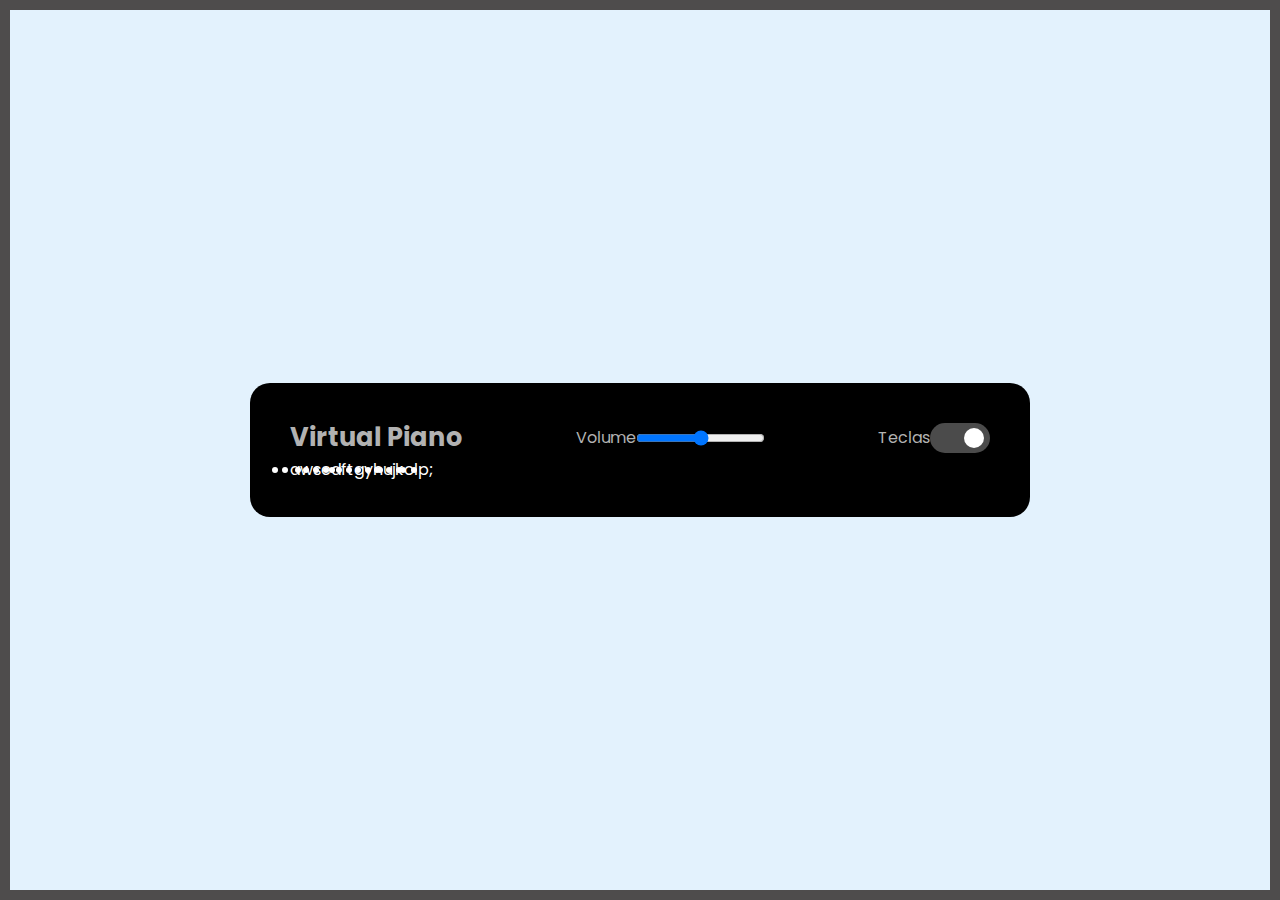
==== projetos/simulador_piano/index.html @ fb6c2015 "teste" ====
<!DOCTYPE html>
<html lang="pt-br">
<head>
    <meta charset="UTF-8">
    <meta name="viewport" content="width=device-width, initial-scale=1.0">
    <title>Piano Simulador</title>
    <title>Piano Simulador</title>

    <link rel="stylesheet" href="./src/styles/main.css">
    <link rel="stylesheet" href="./src/styles/reset.css">
    <link rel="preconnect" href="https://fonts.googleapis.com">
    
    <link rel="preconnect" href="https://fonts.gstatic.com" crossorigin>
    <link href="https://fonts.googleapis.com/css2?family=Poppins:wght@200;400;700&display=swap" rel="stylesheet">

</head>
<body>
    <div class="container">
       <header>
         <h2>Virtual Piano</h2>
         <div class="column volume-slider">
            <spna>Volume</spna> <input type="range">
         </div>
         <div class="column keys-check">
            <spna>Teclas</spna> <input type="checkbox" checked>
         </div>
       </header>
       <ul class="piano-keys">
          <li class="key white"><span>a</span></li>
          <li class="key black"><span>w</span></li>
          <li class="key white"><span>s</span></li>
          <li class="key black"><span>e</span></li>
          <li class="key white"><span>d</span></li>
          <li class="key black"><span>f</span></li>
          <li class="key white"><span>t</span></li>
          <li class="key black"><span>g</span></li>
          <li class="key white"><span>y</span></li>
          <li class="key black"><span>h</span></li>
          <li class="key white"><span>u</span></li>
          <li class="key black"><span>j</span></li>
          <li class="key white"><span>k</span></li>
          <li class="key black"><span>o</span></li>
          <li class="key white"><span>l</span></li>
          <li class="key black"><span>p</span></li>
          <li class="key white"><span>;</span></li>
       </ul>
       
    </div>

    <script src="./src/scripts/engine.js" defer></script>
</body>
</html>
---- projetos/simulador_piano/src/styles/main.css ----
body {
    display: flex;
    align-items: center;
    justify-content: center;
    min-height: 100vh;
    border: 10px solid rgb(78, 76, 76);
    background-color: #e3f2fd;
    color: #fff;
}

.container {
    width: 780px;
    border-radius: 20px;
    background-color: #000;
    padding: 35px 40px;
}

.container header {
    color: #b2b2b2;
    display: flex;
    align-items: center;
    justify-content: space-between;
}

header h2 {
    font-size: 1.6rem;
}

header .column {
   display: flex;
   align-items: center;
}

header .column span {
    font-weight: 500px;
    margin-right: 15px;
    font-size: 1.19rem;
}

.volume.slider input {
    accent-color: #fff;
}

.keys-check input {
    width: 60px;
    height: 30px;
    appearance: none;
    border-radius: 30px;
    background-color: #4b4b4b;
    cursor: pointer;
    position: relative;
}

.keys-check input::before {
    content:"";
    width: 20px;
    height: 20px;
    top: 50%;
    left: 0.3rem;
    border-radius: inherit;
    background-color: #8c8c8c;
    position: absolute;
    transform: translateY(-50%);
    transition: all 0.3s ease;
}

.keys-check input:checked::before {
    left: 2.1rem;
    background-color: #fff;
}

.piano-keys {
    display: flex;

}
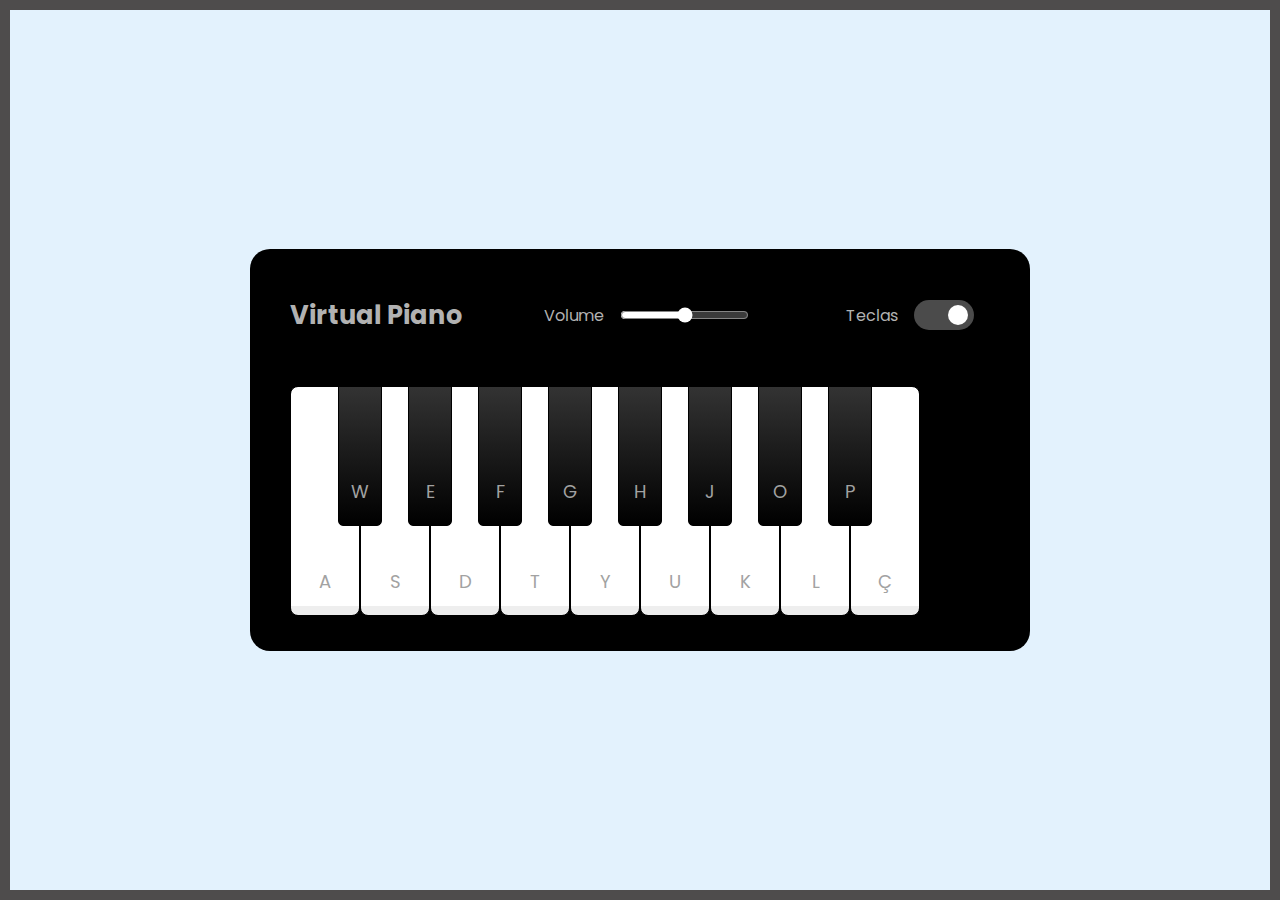
==== commit af1fd02d: "finalizando o desafio" ====
--- a/projetos/simulador_piano/index.html
+++ b/projetos/simulador_piano/index.html
@@ -19,30 +19,30 @@
        <header>
          <h2>Virtual Piano</h2>
          <div class="column volume-slider">
-            <spna>Volume</spna> <input type="range">
+            <spna>Volume</spna> <input type="range" min="0" max="1" value="0.5" step="any">
          </div>
          <div class="column keys-check">
             <spna>Teclas</spna> <input type="checkbox" checked>
          </div>
        </header>
        <ul class="piano-keys">
-          <li class="key white"><span>a</span></li>
-          <li class="key black"><span>w</span></li>
-          <li class="key white"><span>s</span></li>
-          <li class="key black"><span>e</span></li>
-          <li class="key white"><span>d</span></li>
-          <li class="key black"><span>f</span></li>
-          <li class="key white"><span>t</span></li>
-          <li class="key black"><span>g</span></li>
-          <li class="key white"><span>y</span></li>
-          <li class="key black"><span>h</span></li>
-          <li class="key white"><span>u</span></li>
-          <li class="key black"><span>j</span></li>
-          <li class="key white"><span>k</span></li>
-          <li class="key black"><span>o</span></li>
-          <li class="key white"><span>l</span></li>
-          <li class="key black"><span>p</span></li>
-          <li class="key white"><span>;</span></li>
+          <li class="key white" data-key="a"><span>a</span></li>
+          <li class="key black" data-key="w"><span>w</span></li>
+          <li class="key white" data-key="s"><span>s</span></li>
+          <li class="key black" data-key="e"><span>e</span></li>
+          <li class="key white" data-key="d"><span>d</span></li>
+          <li class="key black" data-key="f"><span>f</span></li>
+          <li class="key white" data-key="t"><span>t</span></li>
+          <li class="key black" data-key="g"><span>g</span></li>
+          <li class="key white" data-key="y"><span>y</span></li>
+          <li class="key black" data-key="h"><span>h</span></li>
+          <li class="key white" data-key="u"><span>u</span></li>
+          <li class="key black" data-key="j"><span>j</span></li>
+          <li class="key white" data-key="k"><span>k</span></li>
+          <li class="key black" data-key="o"><span>o</span></li>
+          <li class="key white" data-key="l"><span>l</span></li>
+          <li class="key black" data-key="p"><span>p</span></li>
+          <li class="key white" data-key="ç"><span>ç</span></li>
        </ul>
        
     </div>
--- a/projetos/simulador_piano/src/styles/main.css
+++ b/projetos/simulador_piano/src/styles/main.css
@@ -37,8 +37,9 @@
     font-size: 1.19rem;
 }
 
-.volume.slider input {
+.volume-slider input {
     accent-color: #fff;
+    margin: 1rem;
 }
 
 .keys-check input {
@@ -49,7 +50,8 @@
     background-color: #4b4b4b;
     cursor: pointer;
     position: relative;
-}
+    margin: 1rem;
+}           
 
 .keys-check input::before {
     content:"";
@@ -71,5 +73,55 @@
 
 .piano-keys {
     display: flex;
+    margin-top: 40px;
+}
 
+.piano-keys .key {
+    cursor: pointer;
+    user-select: none;
+    list-style: none;
+    color: #a2a2a2;
+    position: relative;
+    text-transform: uppercase;
+}
+
+.piano-keys .white {
+    width: 70px;
+    height: 230px;
+    border: 1px solid black;
+    border-radius: 8px;
+    background: linear-gradient(#fff 96%, #eee 4%);
+}
+
+.piano-keys .black {
+    width: 44px;
+    height: 140px;
+    z-index: 2;
+    margin: 0 -22px 0 -22px;
+    border: 1px solid black;
+    border-radius: 0 0 5px 5px;
+    background: linear-gradient(#333, #000);
+}
+
+.piano-keys span {
+    position: absolute;
+    bottom: 20px;
+    width: 100%;
+    text-align: center;
+    font-size: 1.13rem;
+}
+
+.piano-keys .white:active {
+    box-shadow: inset -5px 5px 20px rgb(0, 0, 0, 0.2);
+    background: linear-gradient(to bottom #fff 0%, #eee 100%);
+}
+
+
+.piano-keys .black.active {
+    box-shadow: inset -5px 5px 10px rgb(255,255, 255, 0.2);
+    background: linear-gradient(to bottom #000, #434343);
+}
+
+.piano-keys .key.hide span {
+    display: none;
 }